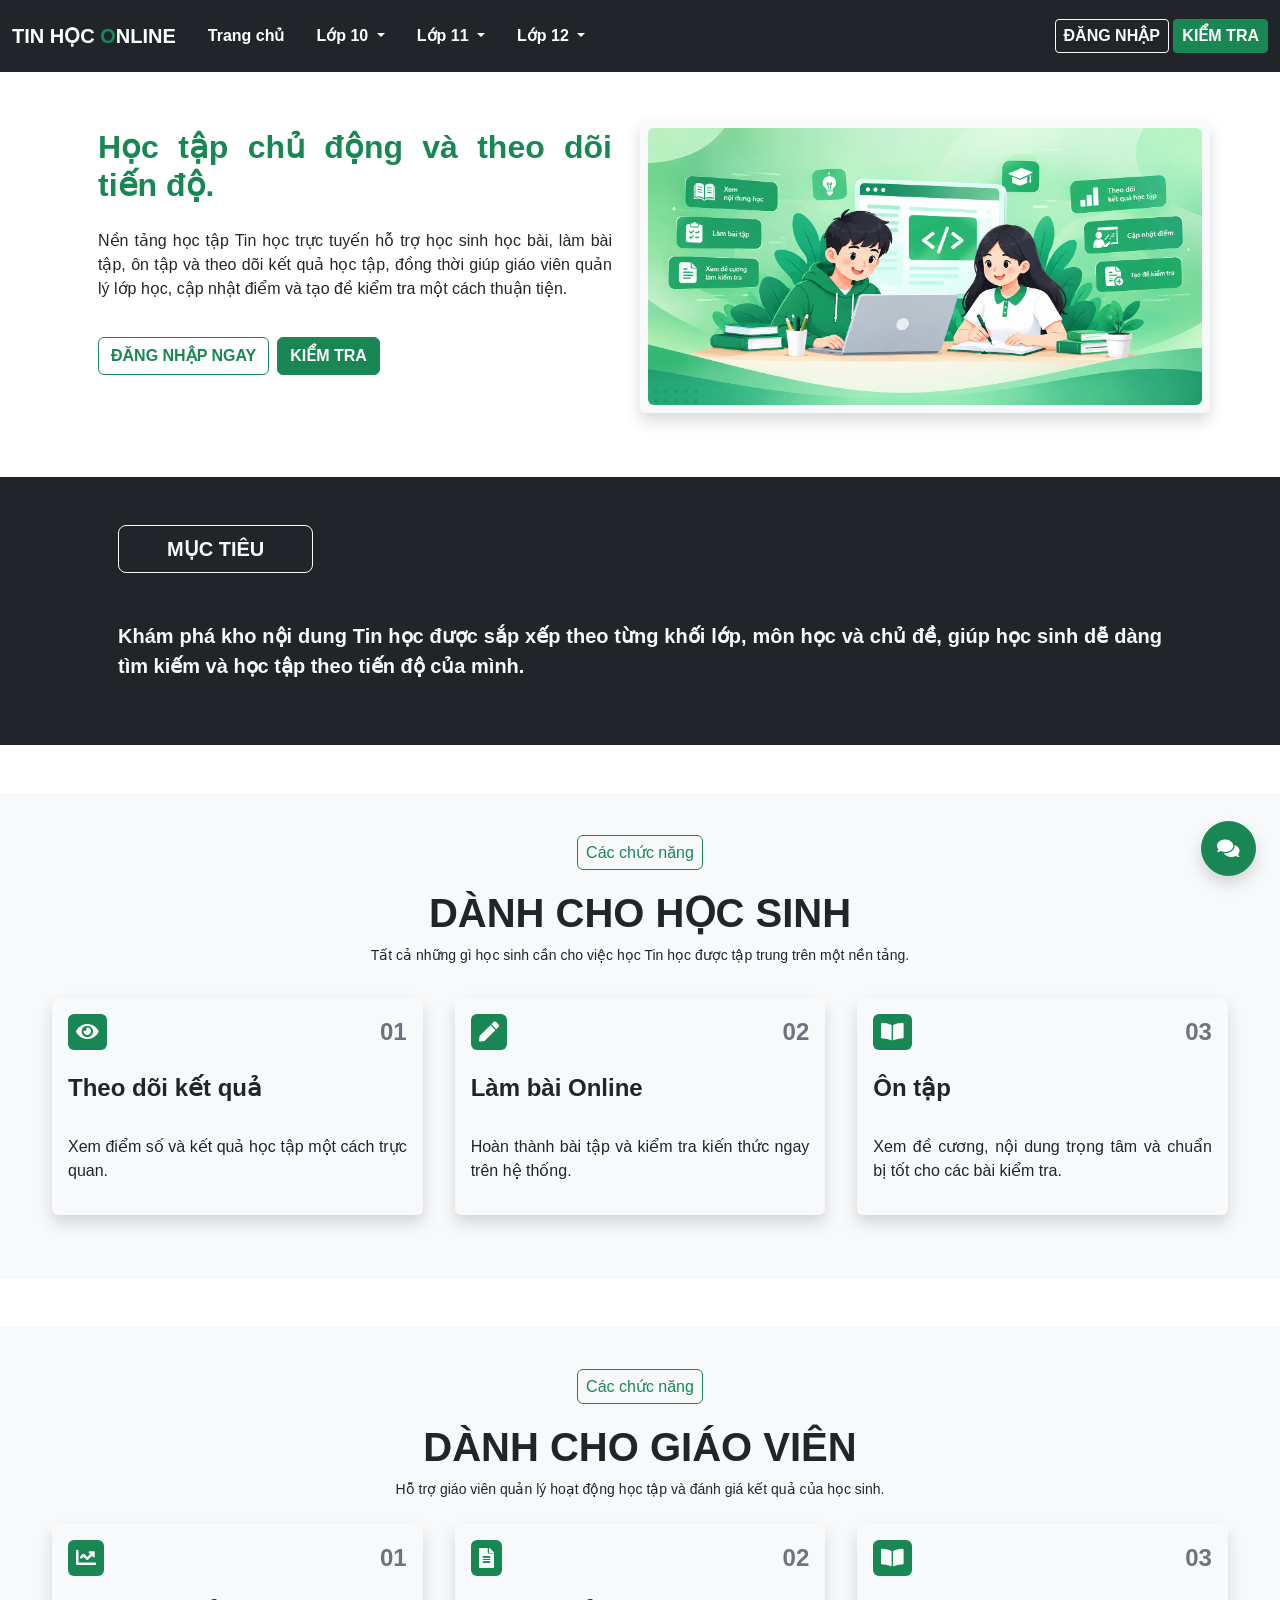
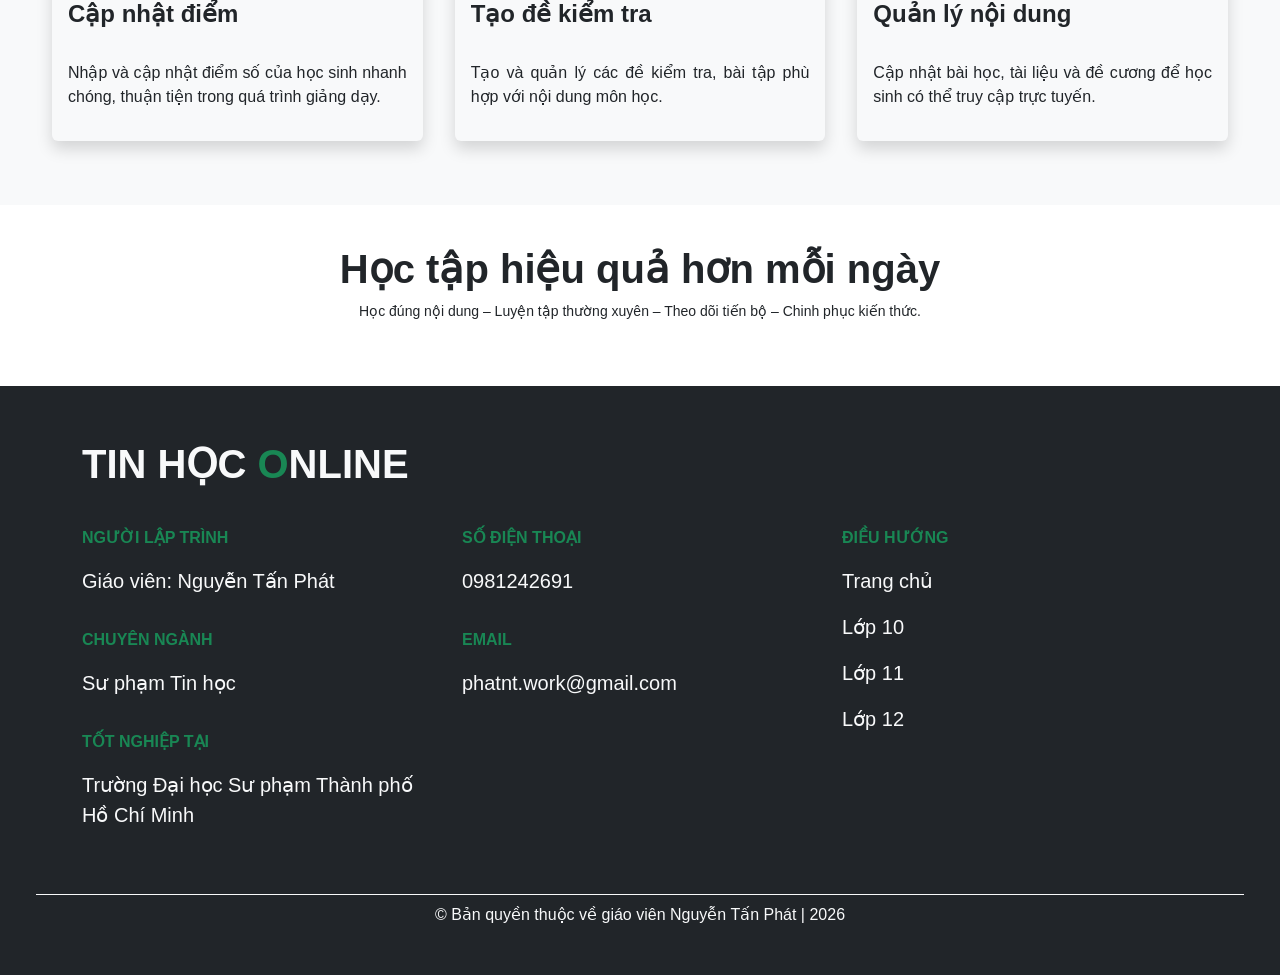
==== index.html @ d1fecb79 "Commit 1" ====
<!doctype html>
<html lang="en">
<head>
    <meta charset="utf-8">
    <meta name="viewport" content="width=device-width, initial-scale=1">
    <title>Tin học Online</title>
    <link rel="stylesheet" href="styles.css">
    <link rel="stylesheet" href="https://cdnjs.cloudflare.com/ajax/libs/font-awesome/5.15.4/css/all.min.css">
    <link href="https://cdn.jsdelivr.net/npm/bootstrap@5.3.8/dist/css/bootstrap.min.css" rel="stylesheet" integrity="sha384-sRIl4kxILFvY47J16cr9ZwB07vP4J8+LH7qKQnuqkuIAvNWLzeN8tE5YBujZqJLB" crossorigin="anonymous">
</head>
<body>
    <!-- Start Navbar -->
    <nav class="navbar fixed-top navbar-expand-lg bg-dark" data-bs-theme="dark">
        <div class="container-fluid">
            <a class="navbar-brand fw-bold fs-5" href="index.html">TIN HỌC <span class="text-success">O</span>NLINE</a>
            <button class="navbar-toggler" type="button" data-bs-toggle="collapse" data-bs-target="#navbarSupportedContent" aria-controls="navbarSupportedContent" aria-expanded="false" aria-label="Toggle navigation">
                <span class="navbar-toggler-icon"></span>
            </button>
            <div class="collapse navbar-collapse" id="navbarSupportedContent">
                <ul class="navbar-nav me-auto mb-2 mb-lg-0">
                    <li class="nav-item p-2">
                        <a class="nav-link active nav-hover fw-bold p-2" aria-current="page" href="#">Trang chủ</a>
                    </li>
                    <li class="nav-item p-2 dropdown">
                        <a class="nav-link dropdown-toggle active nav-hover fw-bold p-2" href="#" role="button" data-bs-toggle="dropdown" aria-expanded="false">
                            Lớp 10
                        </a>
                        <ul class="dropdown-menu">
                            <li><a class="dropdown-item" href="#">Tin học 10</a></li>
                            <li><a class="dropdown-item" href="#">MOS Word</a></li>
                        </ul>
                    </li>
                    <li class="nav-item p-2 dropdown">
                        <a class="nav-link dropdown-toggle active nav-hover fw-bold p-2" href="#" role="button" data-bs-toggle="dropdown" aria-expanded="false">
                            Lớp 11
                        </a>
                        <ul class="dropdown-menu">
                            <li><a class="dropdown-item" href="#">Tin học 11</a></li>
                            <li><a class="dropdown-item" href="#">MOS Powerpoint</a></li>
                        </ul>
                    </li>
                    <li class="nav-item p-2 dropdown">
                        <a class="nav-link dropdown-toggle active nav-hover fw-bold p-2" href="#" role="button" data-bs-toggle="dropdown" aria-expanded="false">
                            Lớp 12
                        </a>
                        <ul class="dropdown-menu">
                            <li><a class="dropdown-item" href="#">Tin học 12</a></li>
                            <li><a class="dropdown-item" href="#">MOS Excel</a></li>
                        </ul>
                    </li>
                </ul>
                <div>
                    <button class="btn btn-outline-light btn-sm fw-bold fs-6" data-bs-toggle="modal" data-bs-target="#form-login">ĐĂNG NHẬP</button>
                    <button class="btn btn-success fw-bold btn-sm fs-6">KIỂM TRA</button>
                </div>
            </div>
        </div>
    </nav>
    <!-- End Navbar-->

    <div class="container-fluid bg-body-tertirary mt-5 p-md-3">
        <div class="row">
            <div class="col-12">
                <div class="container mt-5">
                    <div class="row">
                        <div class="col-md-6 col-12">
                            <div class="d-flex flex-column p-3">
                                <h2 class="fw-bold text-success text-justify">Học tập chủ động và theo dõi tiến độ.</h1>
                                <p class="fs-6 mt-3 text-justify">Nền tảng học tập Tin học trực tuyến hỗ trợ học sinh học bài, làm bài tập, ôn tập và theo dõi kết quả học tập, đồng thời giúp giáo viên quản lý lớp học, cập nhật điểm và tạo đề kiểm tra một cách thuận tiện.</p>
                                <div class="mt-3 d-flex flex-column flex-md-row">
                                    <button class="btn btn-outline-success mt-md-1 fw-bold me-md-2" data-bs-toggle="modal" data-bs-target="#form-login">ĐĂNG NHẬP NGAY</button>
                                    <button class="btn btn-success fw-bold mt-md-1 mt-2">KIỂM TRA</button>
                                </div>
                            </div>
                        </div>
                        <div class="mt-md-2 mt-5 col-md-6 col-12 d-flex align-items-center justify-content-center bg-light shadow rounded p-2">
                            <img src="src/background_01.png" class="img w-100 rounded">
                        </div>
                    </div>
                </div>
            </div>
        </div>
    </div>

    <div class="container-fluid bg-dark mt-5">
        <div class="row">
            <div class="col-12">
                <div class="container">
                    <div class="row">
                        <div class="col-12 d-flex flex-column p-5 text-justify text-light fw-bold">
                            <div class="d-block">
                                <button class="btn btn-outline-light btn-lg px-5 py-2 fw-bold">MỤC TIÊU</button>
                            </div>
                            <p class="mt-5 fs-5">Khám phá kho nội dung Tin học được sắp xếp theo từng khối lớp, môn học và chủ đề, giúp học sinh dễ dàng tìm kiếm và học tập theo tiến độ của mình.</p>
                        </div>
                    </div>
                </div>
            </div>
        </div>
    </div>

    <div class="container-fluid bg-body-tertiary mt-5 p-md-5 p-1">
        <div class="row px-3">
            <div class="col-12 d-flex flex-column align-items-center">
                <div class="d-block">
                    <span class="fs-6 border border-success p-2 rounded text-success">
                        Các chức năng
                    </span>
                </div>
                <h1 class="mt-4 fw-bold">DÀNH CHO HỌC SINH</h1>
                <small>Tất cả những gì học sinh cần cho việc học Tin học được tập trung trên một nền tảng.</small>
            </div>
        </div>
        <div class="row mt-3">
            <div class="col-md-4 col-12 p-3">
                <div class="d-flex flex-column bg-light shadow p-3 h-100 rounded">
                    <div class="d-flex flex-row justify-content-between">
                        <i class="fas fa-eye bg-success text-light p-2 fs-5 rounded"></i>
                        <span class="text-secondary fw-bold fs-4">01</span>
                    </div>
                    <h4 class="fw-bold mt-4">Theo dõi kết quả</h2>
                    <p class="mt-4 text-justify fs-6">Xem điểm số và kết quả học tập một cách trực quan.</p>
                </div>
            </div>
            <div class="col-md-4 col-12 p-3">
                <div class="d-flex flex-column bg-light shadow p-3 h-100 rounded">
                    <div class="d-flex flex-row justify-content-between">
                        <i class="fas fa-pen bg-success text-light p-2 fs-5 rounded"></i>
                        <span class="text-secondary fw-bold fs-4">02</span>
                    </div>
                    <h4 class="fw-bold mt-4">Làm bài Online</h2>
                    <p class="mt-4 text-justify fs-6">Hoàn thành bài tập và kiểm tra kiến thức ngay trên hệ thống.</p>
                </div>
            </div>
            <div class="col-md-4 col-12 p-3">
                <div class="d-flex flex-column bg-light shadow p-3 h-100 rounded">
                    <div class="d-flex flex-row justify-content-between">
                        <i class="fas fa-book-open bg-success text-light p-2 fs-5 rounded"></i>
                        <span class="text-secondary fw-bold fs-4">03</span>
                    </div>
                    <h4 class="fw-bold mt-4">Ôn tập</h2>
                    <p class="mt-4 text-justify fs-6">Xem đề cương, nội dung trọng tâm và chuẩn bị tốt cho các bài kiểm tra.</p>
                </div>
            </div>
        </div>
    </div>

    <div class="container-fluid bg-body-tertiary mt-5 p-md-5 p-1">
        <div class="row px-3">
            <div class="col-12 d-flex flex-column align-items-center">
                <div class="d-block">
                    <span class="fs-6 border border-success p-2 rounded text-success">
                        Các chức năng
                    </span>
                </div>
                <h1 class="mt-4 fw-bold">DÀNH CHO GIÁO VIÊN</h1>
                <small>Hỗ trợ giáo viên quản lý hoạt động học tập và đánh giá kết quả của học sinh.</small>
            </div>
        </div>
        <div class="row mt-2">
            <div class="col-md-4 col-12 p-3">
                <div class="d-flex flex-column bg-light shadow p-3 h-100 rounded">
                    <div class="d-flex flex-row justify-content-between">
                        <i class="fas fa-chart-line bg-success text-light p-2 fs-5 rounded"></i>
                        <span class="text-secondary fw-bold fs-4">01</span>
                    </div>
                    <h4 class="fw-bold mt-4">Cập nhật điểm</h2>
                    <p class="mt-4 text-justify fs-6">Nhập và cập nhật điểm số của học sinh nhanh chóng, thuận tiện trong quá trình giảng dạy.</p>
                </div>
            </div>
            <div class="col-md-4 col-12 p-3">
                <div class="d-flex flex-column bg-light shadow p-3 h-100 rounded">
                    <div class="d-flex flex-row justify-content-between">
                        <i class="fas fa-file-alt bg-success text-light p-2 fs-5 rounded"></i>
                        <span class="text-secondary fw-bold fs-4">02</span>
                    </div>
                    <h4 class="fw-bold mt-4">Tạo đề kiểm tra</h2>
                    <p class="mt-4 text-justify fs-6">Tạo và quản lý các đề kiểm tra, bài tập phù hợp với nội dung môn học.</p>
                </div>
            </div>
            <div class="col-md-4 col-12 p-3">
                <div class="d-flex flex-column bg-light shadow p-3 h-100 rounded">
                    <div class="d-flex flex-row justify-content-between">
                        <i class="fas fa-book-open bg-success text-light p-2 fs-5 rounded"></i>
                        <span class="text-secondary fw-bold fs-4">03</span>
                    </div>
                    <h4 class="fw-bold mt-4">Quản lý nội dung</h2>
                    <p class="mt-4 text-justify fs-6">Cập nhật bài học, tài liệu và đề cương để học sinh có thể truy cập trực tuyến.</p>
                </div>
            </div>
        </div>
    </div>

    <div class="container-fluid p-3">
        <div class="row">
            <div class="col-12 d-flex flex-column align-items-center">
                <h1 class="mt-4 fw-bold">Học tập hiệu quả hơn mỗi ngày</h1>
                <small>Học đúng nội dung – Luyện tập thường xuyên – Theo dõi tiến bộ – Chinh phục kiến thức.</small>
            </div>
        </div>
    </div>

    <div class="container-fluid mt-5 bg-dark p-md-5 pt-5">
        <div class="row">
            <div class="col-12">
                <div class="container">
                    <div class="row mb-3">
                        <div class="col-12">
                            <a class="navbar-brand fw-bold fs-1 text-light" href="index.html">TIN HỌC <span class="text-success">O</span>NLINE</a>
                        </div>
                    </div>
                    <div class="row">
                        <div class="col-md-4 col-12 d-flex flex-column">
                            <p class="mt-3 fs-6 fw-bold text-success">NGƯỜI LẬP TRÌNH</p>
                            <p class="mt-0 fs-5 text-light">Giáo viên: Nguyễn Tấn Phát</p>
                            <p class="mt-3 fs-6 fw-bold text-success">CHUYÊN NGÀNH</p>
                            <p class="mt-0 fs-5 text-light">Sư phạm Tin học</p>
                            <p class="mt-3 fs-6 fw-bold text-success">TỐT NGHIỆP TẠI</p>
                            <p class="mt-0 fs-5 text-light">Trường Đại học Sư phạm Thành phố Hồ Chí Minh</p>
                        </div>
                        <div class="col-md-4 col-12 d-flex flex-column">
                            <p class="mt-3 fs-6 fw-bold text-success">SỐ ĐIỆN THOẠI</p>
                            <p class="mt-0 fs-5 text-light">0981242691</p>
                            <p class="mt-3 fs-6 fw-bold text-success">EMAIL</p>
                            <p class="mt-0 fs-5 text-light">phatnt.work@gmail.com</p>
                        </div>
                        <div class="col-md-4 col-12 d-flex flex-column">
                            <p class="mt-3 fs-6 fw-bold text-success">ĐIỀU HƯỚNG</p>
                            <p class="mt-0 fs-5 text-light"><a class="nav-link active" aria-current="page" href="#">Trang chủ</a></p>
                            <p class="mt-0 fs-5 text-light"><a class="nav-link active" aria-current="page" href="#">Lớp 10</a></p>
                            <p class="mt-0 fs-5 text-light"><a class="nav-link active" aria-current="page" href="#">Lớp 11</a></p>
                            <p class="mt-0 fs-5 text-light"><a class="nav-link active" aria-current="page" href="#">Lớp 12</a></p>
                        </div>
                    </div>
                </div>
                <div class="row border-top border-light mt-5 pt-2">
                    <div class="col-12 d-flex justify-content-center text-light fs-6 text-center">
                        <span>&copy; Bản quyền thuộc về giáo viên Nguyễn Tấn Phát | 2026</span>
                    </div>
                </div>
            </div>
        </div>
    </div>

    <!-- Login -->
    <div class="modal fade" id="form-login" tabindex="-1" aria-labelledby="exampleModalLabel" aria-hidden="true">
        <div class="modal-dialog modal-dialog-centered modal-fullscreen-sm-down">
            <div class="modal-content">
                <div class="modal-header bg-dark text-light" data-bs-theme="dark">
                    <a class="navbar-brand fw-bold fs-5" href="index.html">TIN HỌC <span class="text-success">O</span>NLINE</a>
                    <button type="button" class="btn-close" data-bs-dismiss="modal" aria-label="Close"></button>
                </div>
                <div class="modal-body">
                    <div class="mb-3">
                        <label for="email" class="form-label fs-5">Email</label>
                        <input type="email" class="form-control p-2 fs-5" id="email" placeholder="Nhập email của bạn">
                    </div>
                    <div class="mb-3">
                        <label for="password" class="form-label fs-5">Mật khẩu</label>
                        <input type="password" class="form-control p-2 fs-5" id="password" placeholder="Nhập mật khẩu của bạn">
                    </div>
                    <div class="mb-3 form-check fs-5">
                        <input type="checkbox" class="form-check-input" id="show-password">
                        <label class="form-check-label" for="show-password">Hiện mật khẩu</label>
                    </div>
                </div>
                <div class="modal-footer">
                    <button type="button" class="btn btn-success fw-bold fs-5 w-100">LOGIN</button>
                </div>
            </div>
        </div>
    </div>

    <button class="btn btn-success rounded-circle position-fixed bottom-0 end-0 m-4 shadow d-flex align-items-center justify-content-center" style="width: 55px; height: 55px;">
        <i class="fas fa-comments fs-5"></i>
    </button>

    <script src="https://cdn.jsdelivr.net/npm/bootstrap@5.3.8/dist/js/bootstrap.bundle.min.js" integrity="sha384-FKyoEForCGlyvwx9Hj09JcYn3nv7wiPVlz7YYwJrWVcXK/BmnVDxM+D2scQbITxI" crossorigin="anonymous"></script>
</body>
</html>
---- styles.css ----
* {
    font-family: 'Segoe UI', Tahoma, Geneva, Verdana, sans-serif;
}

.nav-hover {
    border-radius: 5px;
}

.nav-hover:hover {
    background-color: #198754;
    border-radius: 5px;
}

.text-justify {
    text-align: justify;
}
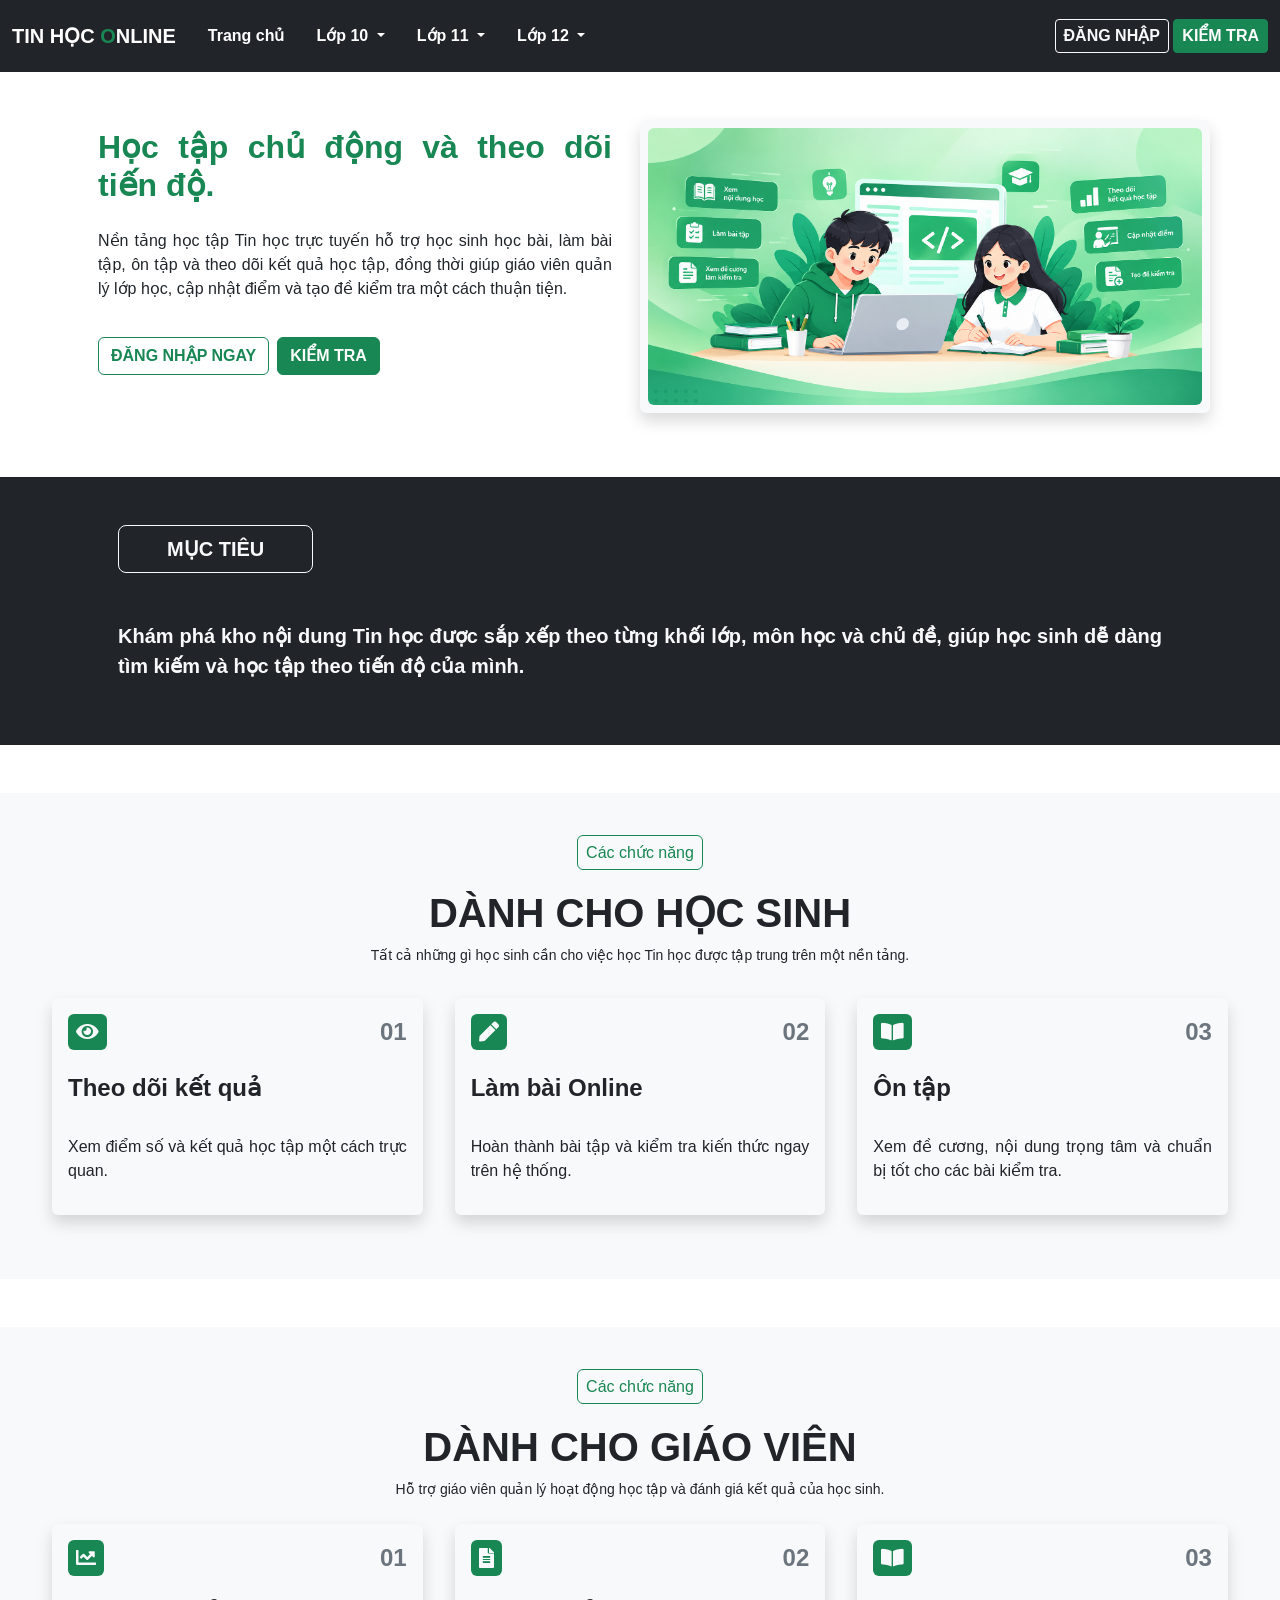
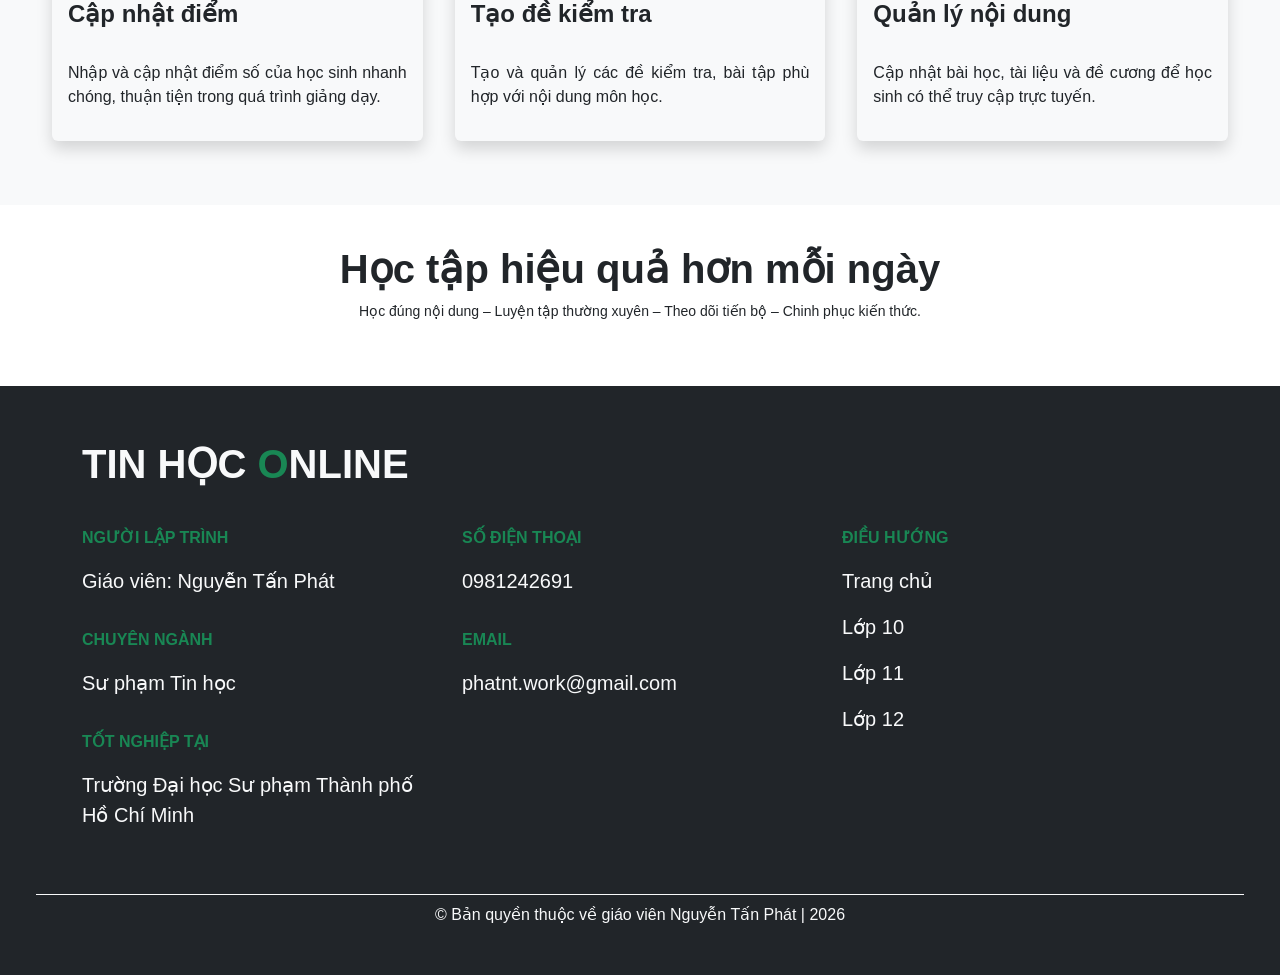
==== commit cb83f322: "Commit 2" ====
--- a/index.html
+++ b/index.html
@@ -4,277 +4,29 @@
     <meta charset="utf-8">
     <meta name="viewport" content="width=device-width, initial-scale=1">
     <title>Tin học Online</title>
-    <link rel="stylesheet" href="styles.css">
+    <link rel="stylesheet" href="css/index.css">
     <link rel="stylesheet" href="https://cdnjs.cloudflare.com/ajax/libs/font-awesome/5.15.4/css/all.min.css">
     <link href="https://cdn.jsdelivr.net/npm/bootstrap@5.3.8/dist/css/bootstrap.min.css" rel="stylesheet" integrity="sha384-sRIl4kxILFvY47J16cr9ZwB07vP4J8+LH7qKQnuqkuIAvNWLzeN8tE5YBujZqJLB" crossorigin="anonymous">
 </head>
 <body>
     <!-- Start Navbar -->
-    <nav class="navbar fixed-top navbar-expand-lg bg-dark" data-bs-theme="dark">
-        <div class="container-fluid">
-            <a class="navbar-brand fw-bold fs-5" href="index.html">TIN HỌC <span class="text-success">O</span>NLINE</a>
-            <button class="navbar-toggler" type="button" data-bs-toggle="collapse" data-bs-target="#navbarSupportedContent" aria-controls="navbarSupportedContent" aria-expanded="false" aria-label="Toggle navigation">
-                <span class="navbar-toggler-icon"></span>
-            </button>
-            <div class="collapse navbar-collapse" id="navbarSupportedContent">
-                <ul class="navbar-nav me-auto mb-2 mb-lg-0">
-                    <li class="nav-item p-2">
-                        <a class="nav-link active nav-hover fw-bold p-2" aria-current="page" href="#">Trang chủ</a>
-                    </li>
-                    <li class="nav-item p-2 dropdown">
-                        <a class="nav-link dropdown-toggle active nav-hover fw-bold p-2" href="#" role="button" data-bs-toggle="dropdown" aria-expanded="false">
-                            Lớp 10
-                        </a>
-                        <ul class="dropdown-menu">
-                            <li><a class="dropdown-item" href="#">Tin học 10</a></li>
-                            <li><a class="dropdown-item" href="#">MOS Word</a></li>
-                        </ul>
-                    </li>
-                    <li class="nav-item p-2 dropdown">
-                        <a class="nav-link dropdown-toggle active nav-hover fw-bold p-2" href="#" role="button" data-bs-toggle="dropdown" aria-expanded="false">
-                            Lớp 11
-                        </a>
-                        <ul class="dropdown-menu">
-                            <li><a class="dropdown-item" href="#">Tin học 11</a></li>
-                            <li><a class="dropdown-item" href="#">MOS Powerpoint</a></li>
-                        </ul>
-                    </li>
-                    <li class="nav-item p-2 dropdown">
-                        <a class="nav-link dropdown-toggle active nav-hover fw-bold p-2" href="#" role="button" data-bs-toggle="dropdown" aria-expanded="false">
-                            Lớp 12
-                        </a>
-                        <ul class="dropdown-menu">
-                            <li><a class="dropdown-item" href="#">Tin học 12</a></li>
-                            <li><a class="dropdown-item" href="#">MOS Excel</a></li>
-                        </ul>
-                    </li>
-                </ul>
-                <div>
-                    <button class="btn btn-outline-light btn-sm fw-bold fs-6" data-bs-toggle="modal" data-bs-target="#form-login">ĐĂNG NHẬP</button>
-                    <button class="btn btn-success fw-bold btn-sm fs-6">KIỂM TRA</button>
-                </div>
-            </div>
-        </div>
-    </nav>
+    <div id="navbar"></div>
     <!-- End Navbar-->
 
-    <div class="container-fluid bg-body-tertirary mt-5 p-md-3">
-        <div class="row">
-            <div class="col-12">
-                <div class="container mt-5">
-                    <div class="row">
-                        <div class="col-md-6 col-12">
-                            <div class="d-flex flex-column p-3">
-                                <h2 class="fw-bold text-success text-justify">Học tập chủ động và theo dõi tiến độ.</h1>
-                                <p class="fs-6 mt-3 text-justify">Nền tảng học tập Tin học trực tuyến hỗ trợ học sinh học bài, làm bài tập, ôn tập và theo dõi kết quả học tập, đồng thời giúp giáo viên quản lý lớp học, cập nhật điểm và tạo đề kiểm tra một cách thuận tiện.</p>
-                                <div class="mt-3 d-flex flex-column flex-md-row">
-                                    <button class="btn btn-outline-success mt-md-1 fw-bold me-md-2" data-bs-toggle="modal" data-bs-target="#form-login">ĐĂNG NHẬP NGAY</button>
-                                    <button class="btn btn-success fw-bold mt-md-1 mt-2">KIỂM TRA</button>
-                                </div>
-                            </div>
-                        </div>
-                        <div class="mt-md-2 mt-5 col-md-6 col-12 d-flex align-items-center justify-content-center bg-light shadow rounded p-2">
-                            <img src="src/background_01.png" class="img w-100 rounded">
-                        </div>
-                    </div>
-                </div>
-            </div>
-        </div>
-    </div>
+    <!-- Start Introduce -->
+    <div id="introduce"></div>
+    <!-- End Introduce -->
 
-    <div class="container-fluid bg-dark mt-5">
-        <div class="row">
-            <div class="col-12">
-                <div class="container">
-                    <div class="row">
-                        <div class="col-12 d-flex flex-column p-5 text-justify text-light fw-bold">
-                            <div class="d-block">
-                                <button class="btn btn-outline-light btn-lg px-5 py-2 fw-bold">MỤC TIÊU</button>
-                            </div>
-                            <p class="mt-5 fs-5">Khám phá kho nội dung Tin học được sắp xếp theo từng khối lớp, môn học và chủ đề, giúp học sinh dễ dàng tìm kiếm và học tập theo tiến độ của mình.</p>
-                        </div>
-                    </div>
-                </div>
-            </div>
-        </div>
-    </div>
-
-    <div class="container-fluid bg-body-tertiary mt-5 p-md-5 p-1">
-        <div class="row px-3">
-            <div class="col-12 d-flex flex-column align-items-center">
-                <div class="d-block">
-                    <span class="fs-6 border border-success p-2 rounded text-success">
-                        Các chức năng
-                    </span>
-                </div>
-                <h1 class="mt-4 fw-bold">DÀNH CHO HỌC SINH</h1>
-                <small>Tất cả những gì học sinh cần cho việc học Tin học được tập trung trên một nền tảng.</small>
-            </div>
-        </div>
-        <div class="row mt-3">
-            <div class="col-md-4 col-12 p-3">
-                <div class="d-flex flex-column bg-light shadow p-3 h-100 rounded">
-                    <div class="d-flex flex-row justify-content-between">
-                        <i class="fas fa-eye bg-success text-light p-2 fs-5 rounded"></i>
-                        <span class="text-secondary fw-bold fs-4">01</span>
-                    </div>
-                    <h4 class="fw-bold mt-4">Theo dõi kết quả</h2>
-                    <p class="mt-4 text-justify fs-6">Xem điểm số và kết quả học tập một cách trực quan.</p>
-                </div>
-            </div>
-            <div class="col-md-4 col-12 p-3">
-                <div class="d-flex flex-column bg-light shadow p-3 h-100 rounded">
-                    <div class="d-flex flex-row justify-content-between">
-                        <i class="fas fa-pen bg-success text-light p-2 fs-5 rounded"></i>
-                        <span class="text-secondary fw-bold fs-4">02</span>
-                    </div>
-                    <h4 class="fw-bold mt-4">Làm bài Online</h2>
-                    <p class="mt-4 text-justify fs-6">Hoàn thành bài tập và kiểm tra kiến thức ngay trên hệ thống.</p>
-                </div>
-            </div>
-            <div class="col-md-4 col-12 p-3">
-                <div class="d-flex flex-column bg-light shadow p-3 h-100 rounded">
-                    <div class="d-flex flex-row justify-content-between">
-                        <i class="fas fa-book-open bg-success text-light p-2 fs-5 rounded"></i>
-                        <span class="text-secondary fw-bold fs-4">03</span>
-                    </div>
-                    <h4 class="fw-bold mt-4">Ôn tập</h2>
-                    <p class="mt-4 text-justify fs-6">Xem đề cương, nội dung trọng tâm và chuẩn bị tốt cho các bài kiểm tra.</p>
-                </div>
-            </div>
-        </div>
-    </div>
-
-    <div class="container-fluid bg-body-tertiary mt-5 p-md-5 p-1">
-        <div class="row px-3">
-            <div class="col-12 d-flex flex-column align-items-center">
-                <div class="d-block">
-                    <span class="fs-6 border border-success p-2 rounded text-success">
-                        Các chức năng
-                    </span>
-                </div>
-                <h1 class="mt-4 fw-bold">DÀNH CHO GIÁO VIÊN</h1>
-                <small>Hỗ trợ giáo viên quản lý hoạt động học tập và đánh giá kết quả của học sinh.</small>
-            </div>
-        </div>
-        <div class="row mt-2">
-            <div class="col-md-4 col-12 p-3">
-                <div class="d-flex flex-column bg-light shadow p-3 h-100 rounded">
-                    <div class="d-flex flex-row justify-content-between">
-                        <i class="fas fa-chart-line bg-success text-light p-2 fs-5 rounded"></i>
-                        <span class="text-secondary fw-bold fs-4">01</span>
-                    </div>
-                    <h4 class="fw-bold mt-4">Cập nhật điểm</h2>
-                    <p class="mt-4 text-justify fs-6">Nhập và cập nhật điểm số của học sinh nhanh chóng, thuận tiện trong quá trình giảng dạy.</p>
-                </div>
-            </div>
-            <div class="col-md-4 col-12 p-3">
-                <div class="d-flex flex-column bg-light shadow p-3 h-100 rounded">
-                    <div class="d-flex flex-row justify-content-between">
-                        <i class="fas fa-file-alt bg-success text-light p-2 fs-5 rounded"></i>
-                        <span class="text-secondary fw-bold fs-4">02</span>
-                    </div>
-                    <h4 class="fw-bold mt-4">Tạo đề kiểm tra</h2>
-                    <p class="mt-4 text-justify fs-6">Tạo và quản lý các đề kiểm tra, bài tập phù hợp với nội dung môn học.</p>
-                </div>
-            </div>
-            <div class="col-md-4 col-12 p-3">
-                <div class="d-flex flex-column bg-light shadow p-3 h-100 rounded">
-                    <div class="d-flex flex-row justify-content-between">
-                        <i class="fas fa-book-open bg-success text-light p-2 fs-5 rounded"></i>
-                        <span class="text-secondary fw-bold fs-4">03</span>
-                    </div>
-                    <h4 class="fw-bold mt-4">Quản lý nội dung</h2>
-                    <p class="mt-4 text-justify fs-6">Cập nhật bài học, tài liệu và đề cương để học sinh có thể truy cập trực tuyến.</p>
-                </div>
-            </div>
-        </div>
-    </div>
-
-    <div class="container-fluid p-3">
-        <div class="row">
-            <div class="col-12 d-flex flex-column align-items-center">
-                <h1 class="mt-4 fw-bold">Học tập hiệu quả hơn mỗi ngày</h1>
-                <small>Học đúng nội dung – Luyện tập thường xuyên – Theo dõi tiến bộ – Chinh phục kiến thức.</small>
-            </div>
-        </div>
-    </div>
-
-    <div class="container-fluid mt-5 bg-dark p-md-5 pt-5">
-        <div class="row">
-            <div class="col-12">
-                <div class="container">
-                    <div class="row mb-3">
-                        <div class="col-12">
-                            <a class="navbar-brand fw-bold fs-1 text-light" href="index.html">TIN HỌC <span class="text-success">O</span>NLINE</a>
-                        </div>
-                    </div>
-                    <div class="row">
-                        <div class="col-md-4 col-12 d-flex flex-column">
-                            <p class="mt-3 fs-6 fw-bold text-success">NGƯỜI LẬP TRÌNH</p>
-                            <p class="mt-0 fs-5 text-light">Giáo viên: Nguyễn Tấn Phát</p>
-                            <p class="mt-3 fs-6 fw-bold text-success">CHUYÊN NGÀNH</p>
-                            <p class="mt-0 fs-5 text-light">Sư phạm Tin học</p>
-                            <p class="mt-3 fs-6 fw-bold text-success">TỐT NGHIỆP TẠI</p>
-                            <p class="mt-0 fs-5 text-light">Trường Đại học Sư phạm Thành phố Hồ Chí Minh</p>
-                        </div>
-                        <div class="col-md-4 col-12 d-flex flex-column">
-                            <p class="mt-3 fs-6 fw-bold text-success">SỐ ĐIỆN THOẠI</p>
-                            <p class="mt-0 fs-5 text-light">0981242691</p>
-                            <p class="mt-3 fs-6 fw-bold text-success">EMAIL</p>
-                            <p class="mt-0 fs-5 text-light">phatnt.work@gmail.com</p>
-                        </div>
-                        <div class="col-md-4 col-12 d-flex flex-column">
-                            <p class="mt-3 fs-6 fw-bold text-success">ĐIỀU HƯỚNG</p>
-                            <p class="mt-0 fs-5 text-light"><a class="nav-link active" aria-current="page" href="#">Trang chủ</a></p>
-                            <p class="mt-0 fs-5 text-light"><a class="nav-link active" aria-current="page" href="#">Lớp 10</a></p>
-                            <p class="mt-0 fs-5 text-light"><a class="nav-link active" aria-current="page" href="#">Lớp 11</a></p>
-                            <p class="mt-0 fs-5 text-light"><a class="nav-link active" aria-current="page" href="#">Lớp 12</a></p>
-                        </div>
-                    </div>
-                </div>
-                <div class="row border-top border-light mt-5 pt-2">
-                    <div class="col-12 d-flex justify-content-center text-light fs-6 text-center">
-                        <span>&copy; Bản quyền thuộc về giáo viên Nguyễn Tấn Phát | 2026</span>
-                    </div>
-                </div>
-            </div>
-        </div>
-    </div>
+    <!-- Footer -->
+    <div id="footer"></div>    
 
     <!-- Login -->
-    <div class="modal fade" id="form-login" tabindex="-1" aria-labelledby="exampleModalLabel" aria-hidden="true">
-        <div class="modal-dialog modal-dialog-centered modal-fullscreen-sm-down">
-            <div class="modal-content">
-                <div class="modal-header bg-dark text-light" data-bs-theme="dark">
-                    <a class="navbar-brand fw-bold fs-5" href="index.html">TIN HỌC <span class="text-success">O</span>NLINE</a>
-                    <button type="button" class="btn-close" data-bs-dismiss="modal" aria-label="Close"></button>
-                </div>
-                <div class="modal-body">
-                    <div class="mb-3">
-                        <label for="email" class="form-label fs-5">Email</label>
-                        <input type="email" class="form-control p-2 fs-5" id="email" placeholder="Nhập email của bạn">
-                    </div>
-                    <div class="mb-3">
-                        <label for="password" class="form-label fs-5">Mật khẩu</label>
-                        <input type="password" class="form-control p-2 fs-5" id="password" placeholder="Nhập mật khẩu của bạn">
-                    </div>
-                    <div class="mb-3 form-check fs-5">
-                        <input type="checkbox" class="form-check-input" id="show-password">
-                        <label class="form-check-label" for="show-password">Hiện mật khẩu</label>
-                    </div>
-                </div>
-                <div class="modal-footer">
-                    <button type="button" class="btn btn-success fw-bold fs-5 w-100">LOGIN</button>
-                </div>
-            </div>
-        </div>
-    </div>
+    <div id="login"></div>
 
-    <button class="btn btn-success rounded-circle position-fixed bottom-0 end-0 m-4 shadow d-flex align-items-center justify-content-center" style="width: 55px; height: 55px;">
-        <i class="fas fa-comments fs-5"></i>
-    </button>
-
+    <script src="js/navbar.js"></script>
+    <script src="js/login.js"></script>
+    <script src="js/footer.js"></script>
+    <script src="js/introduce.js"></script>
     <script src="https://cdn.jsdelivr.net/npm/bootstrap@5.3.8/dist/js/bootstrap.bundle.min.js" integrity="sha384-FKyoEForCGlyvwx9Hj09JcYn3nv7wiPVlz7YYwJrWVcXK/BmnVDxM+D2scQbITxI" crossorigin="anonymous"></script>
 </body>
 </html>
--- a/css/index.css
+++ b/css/index.css
@@ -0,0 +1,16 @@
+* {
+    font-family: 'Segoe UI', Tahoma, Geneva, Verdana, sans-serif;
+}
+
+.nav-hover {
+    border-radius: 5px;
+}
+
+.nav-hover:hover {
+    background-color: #198754;
+    border-radius: 5px;
+}
+
+.text-justify {
+    text-align: justify;
+}
